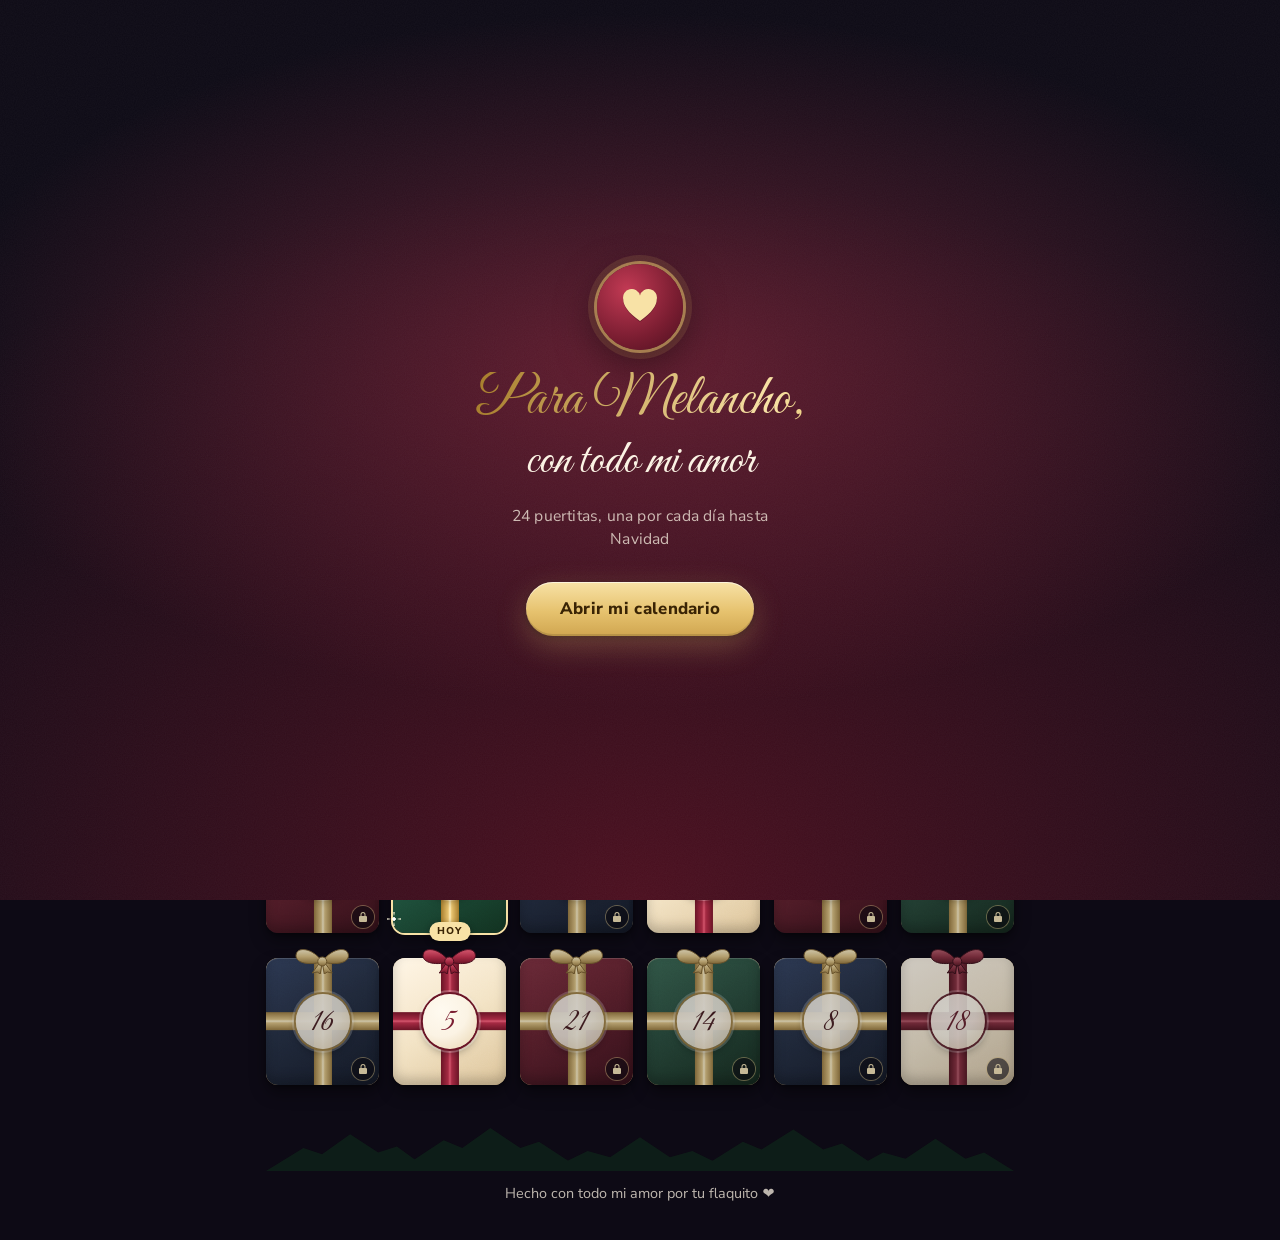
==== adviento/index.html @ ae9d6d21 "Agregar calendario de adviento para Melancho (PWA) Calendario de 24 puertitas con sobres animados, c" ====
<!DOCTYPE html>
<html lang="es">
<head>
<meta charset="UTF-8">
<meta name="viewport" content="width=device-width, initial-scale=1, viewport-fit=cover">
<title>Adviento para Melancho</title>
<meta name="description" content="Un calendario de adviento hecho con todo mi amor para Melancho.">
<meta name="theme-color" content="#140c1c">
<meta name="apple-mobile-web-app-capable" content="yes">
<meta name="mobile-web-app-capable" content="yes">
<meta name="apple-mobile-web-app-status-bar-style" content="black-translucent">
<meta name="apple-mobile-web-app-title" content="Adviento">
<link rel="manifest" href="manifest.webmanifest">
<link rel="icon" type="image/png" href="icons/favicon.png">
<link rel="apple-touch-icon" href="icons/apple-touch-icon.png">
<link rel="preload" href="fonts/great-vibes.woff2" as="font" type="font/woff2" crossorigin>
<link rel="preload" href="fonts/nunito-sans.woff2" as="font" type="font/woff2" crossorigin>
<link rel="stylesheet" href="css/styles.css">
</head>
<body>
<canvas id="sky" aria-hidden="true"></canvas>
<canvas id="fx" aria-hidden="true"></canvas>

<!-- ====== BIENVENIDA ====== -->
<section class="splash" id="splash" role="dialog" aria-modal="true" aria-labelledby="splashTitle">
  <div class="splash-inner">
    <div class="splash-seal" aria-hidden="true">
      <svg viewBox="0 0 100 100"><path d="M50 82C22 62 12 46 12 33a17 17 0 0 1 38-9 17 17 0 0 1 38 9c0 13-10 29-38 49z"/></svg>
    </div>
    <p class="splash-pre">Para Melancho,</p>
    <h1 class="splash-title" id="splashTitle">con todo mi amor</h1>
    <p class="splash-sub">24 puertitas, una por cada día hasta Navidad</p>
    <button class="btn-gold" id="enterBtn" type="button">Abrir mi calendario</button>
  </div>
</section>

<!-- ====== BARRA SUPERIOR ====== -->
<div class="topbar">
  <button class="icon-btn" id="musicBtn" type="button" aria-pressed="false" aria-label="Encender música navideña">
    <svg class="i-on" viewBox="0 0 24 24" aria-hidden="true"><path d="M9 18V5l11-2v13"/><circle cx="6" cy="18" r="3"/><circle cx="17" cy="16" r="3"/></svg>
    <svg class="i-off" viewBox="0 0 24 24" aria-hidden="true"><path d="M9 18V5l11-2v13"/><circle cx="6" cy="18" r="3"/><circle cx="17" cy="16" r="3"/><path d="M3 3l18 18"/></svg>
  </button>
</div>

<main id="app" aria-hidden="true">
  <div class="garland" aria-hidden="true">
    <svg class="wire" viewBox="0 0 400 40" preserveAspectRatio="none"><path d="M0 6 Q100 38 200 10 T400 6"/></svg>
    <div class="bulbs" id="bulbs"></div>
  </div>

  <header class="hero">
    <p class="eyebrow">Diciembre 2026</p>
    <h1>Nuestro Adviento,<br><span>mi Melancho</span></h1>
    <p class="sub">Una puertita cada día hasta Navidad</p>
    <div id="testBadge"></div>

    <div class="countdown" id="countdown" aria-live="off">
      <p class="cd-label" id="cdLabel">Faltan para Navidad</p>
      <div class="cd-tiles" id="cdTiles">
        <div class="cd-tile"><b id="cdD">--</b><span>días</span></div>
        <div class="cd-tile"><b id="cdH">--</b><span>horas</span></div>
        <div class="cd-tile"><b id="cdM">--</b><span>min</span></div>
        <div class="cd-tile"><b id="cdS">--</b><span>seg</span></div>
      </div>
      <p class="cd-note" id="count"></p>
    </div>

    <div class="progress" aria-label="Progreso">
      <p class="progress-text" id="progressText">Has abierto 0 de 24 puertitas</p>
      <div class="progress-bar" role="progressbar" aria-valuemin="0" aria-valuemax="24" aria-valuenow="0" id="progressBar"><i id="progressFill"></i></div>
    </div>
  </header>

  <section class="grid" id="grid" aria-label="Puertitas del calendario"></section>

  <footer class="foot">
    <svg class="pines" viewBox="0 0 400 60" preserveAspectRatio="none" aria-hidden="true">
      <path d="M0 60 L20 30 L30 38 L45 12 L60 36 L70 28 L88 60Z M70 60 L95 20 L105 30 L120 4 L136 30 L146 22 L170 60Z M150 60 L172 34 L184 42 L200 16 L216 42 L228 34 L250 60Z M230 60 L255 22 L265 32 L282 6 L298 32 L308 24 L330 60Z M312 60 L330 36 L342 44 L358 18 L374 44 L384 36 L400 60Z"/>
    </svg>
    <p>Hecho con todo mi amor por tu flaquito ❤️</p>
  </footer>
</main>

<!-- ====== VENTANA DE CONTENIDO ====== -->
<div class="overlay" id="overlay" aria-hidden="true">
  <div class="stage" id="stage" role="dialog" aria-modal="true" aria-labelledby="cardTitle" tabindex="-1"></div>
</div>

<div class="flash" id="flash" aria-hidden="true"></div>
<div class="toast" id="toast" role="status" aria-live="polite"></div>

<script src="data.js"></script>
<script src="js/music.js"></script>
<script src="js/effects.js"></script>
<script src="js/app.js"></script>
</body>
</html>
---- adviento/css/styles.css ----
/* =========================================================
   Adviento para Melancho — estilos
   ========================================================= */

@font-face{font-family:"Great Vibes";src:url(../fonts/great-vibes.woff2) format("woff2");font-display:swap}
@font-face{font-family:"Nunito Sans";src:url(../fonts/nunito-sans.woff2) format("woff2");font-weight:200 1000;font-display:swap}

:root{
  --night:#0d0a15; --night2:#1b1228; --night3:#251733;
  --wine:#7a1d31; --wine2:#9a2a42; --wine-d:#4b0f1f;
  --pine:#1f513d; --pine2:#2c6c52; --pine-d:#11301f;
  --navy:#22314f; --navy2:#2f4470; --navy-d:#141d33;
  --gold:#e6c26e; --gold2:#f8e2a6; --gold-d:#a77d2c;
  --cream:#fbf3e4; --paper:#fffaf0; --ink:#2c1b1e; --ink2:#5b4447;
  --rose:#e35a6e;
  --muted:rgba(251,243,228,.74);
  --radius:16px;
  --script:"Great Vibes","Snell Roundhand","Apple Chancery",cursive;
  --sans:"Nunito Sans",system-ui,-apple-system,"Segoe UI",Roboto,sans-serif;
  --safe-t:env(safe-area-inset-top,0px); --safe-b:env(safe-area-inset-bottom,0px);
  --noise:url("data:image/svg+xml,%3Csvg xmlns='http://www.w3.org/2000/svg' width='120' height='120'%3E%3Cfilter id='n'%3E%3CfeTurbulence type='fractalNoise' baseFrequency='.9' numOctaves='2' stitchTiles='stitch'/%3E%3CfeColorMatrix values='0 0 0 0 1 0 0 0 0 1 0 0 0 0 1 0 0 0 .55 0'/%3E%3C/filter%3E%3Crect width='120' height='120' filter='url(%23n)'/%3E%3C/svg%3E");
}

*{box-sizing:border-box;margin:0;padding:0}
html{-webkit-text-size-adjust:100%;color-scheme:dark}
html,body{min-height:100%}
body{
  font-family:var(--sans);color:var(--cream);font-size:16px;line-height:1.5;
  background:
    radial-gradient(120% 60% at 50% -10%,#3a1a3a 0%,transparent 60%),
    radial-gradient(90% 50% at 100% 100%,rgba(122,29,49,.35),transparent 70%),
    linear-gradient(180deg,var(--night2),var(--night) 75%);
  background-color:var(--night);background-attachment:fixed;
  overflow-x:hidden;-webkit-tap-highlight-color:transparent;
}
body.lock{overflow:hidden}
button{font:inherit;color:inherit;cursor:pointer;border:0;background:none;-webkit-user-select:none;user-select:none}
:focus-visible{outline:3px solid var(--gold2);outline-offset:3px;border-radius:10px}
img{display:block;max-width:100%}

canvas#sky,canvas#fx{position:fixed;inset:0;width:100%;height:100%;pointer-events:none}
canvas#sky{z-index:0}
canvas#fx{z-index:40}

/* ---------- Bienvenida ---------- */
.splash{
  position:fixed;inset:0;z-index:60;display:grid;place-items:center;padding:24px;
  background:
    radial-gradient(80% 55% at 50% 40%,rgba(154,42,66,.55),transparent 70%),
    radial-gradient(100% 100% at 50% 100%,var(--wine-d),var(--night) 80%);
  transition:opacity .9s ease,visibility .9s;
}
.splash::before{content:"";position:absolute;inset:0;background-image:var(--noise);opacity:.07;pointer-events:none}
.splash.gone{opacity:0;visibility:hidden}
.splash-inner{position:relative;text-align:center;max-width:420px}
.splash-inner>*{opacity:0;animation:rise 1.1s cubic-bezier(.2,.8,.2,1) forwards}
.splash-seal{width:86px;height:86px;margin:0 auto 22px;border-radius:50%;display:grid;place-items:center;
  background:radial-gradient(circle at 35% 30%,#c23a54,var(--wine) 60%,var(--wine-d));
  box-shadow:0 0 0 3px rgba(230,194,110,.55),0 0 0 9px rgba(230,194,110,.12),0 14px 40px rgba(0,0,0,.5);
  animation-delay:.1s!important}
.splash-seal svg{width:44px;height:44px;fill:var(--gold2);filter:drop-shadow(0 1px 0 rgba(0,0,0,.25));animation:beat 2.4s ease-in-out infinite 1.4s}
.splash-pre{font-family:var(--script);font-size:clamp(2.6rem,12vw,3.6rem);color:var(--gold);line-height:1;animation-delay:.45s!important;
  background:linear-gradient(100deg,var(--gold-d),var(--gold2) 45%,var(--gold) 55%,var(--gold-d));-webkit-background-clip:text;background-clip:text;color:transparent;background-size:200% 100%}
.splash-title{font-family:var(--script);font-weight:400;font-size:clamp(2.1rem,9.5vw,3rem);color:var(--cream);line-height:1.15;margin-top:4px;animation-delay:.85s!important}
.splash-sub{margin:16px auto 30px;color:var(--muted);font-size:.98rem;letter-spacing:.2px;max-width:30ch;animation-delay:1.25s!important}
.splash .btn-gold{animation-delay:1.6s!important}
@keyframes rise{from{opacity:0;transform:translateY(18px);filter:blur(4px)}to{opacity:1;transform:none;filter:none}}
@keyframes beat{0%,100%{transform:scale(1)}12%{transform:scale(1.12)}24%{transform:scale(1)}36%{transform:scale(1.08)}}

.btn-gold{
  position:relative;display:inline-flex;align-items:center;justify-content:center;gap:8px;
  min-height:54px;padding:0 34px;border-radius:999px;font-weight:800;font-size:1.05rem;letter-spacing:.3px;color:#3a2405;
  background:linear-gradient(180deg,var(--gold2),var(--gold) 55%,#d0a650);
  box-shadow:0 1px 0 rgba(255,255,255,.6) inset,0 -2px 0 rgba(0,0,0,.12) inset,0 10px 30px rgba(230,194,110,.28),0 2px 6px rgba(0,0,0,.4);
  overflow:hidden;transition:transform .15s ease;
}
.btn-gold::after{content:"";position:absolute;top:0;bottom:0;width:40%;left:-60%;transform:skewX(-20deg);
  background:linear-gradient(90deg,transparent,rgba(255,255,255,.65),transparent);animation:shine 3.2s ease-in-out infinite 2.4s}
.btn-gold:active{transform:scale(.97)}
@keyframes shine{0%{left:-60%}35%,100%{left:130%}}

/* ---------- Barra superior ---------- */
.topbar{position:fixed;top:calc(10px + var(--safe-t));right:12px;z-index:30;display:flex;gap:8px}
.icon-btn{width:48px;height:48px;border-radius:50%;display:grid;place-items:center;
  background:rgba(20,13,30,.6);border:1px solid rgba(230,194,110,.35);backdrop-filter:blur(8px);-webkit-backdrop-filter:blur(8px);
  box-shadow:0 6px 18px rgba(0,0,0,.35);transition:transform .15s}
.icon-btn:active{transform:scale(.93)}
.icon-btn svg{width:22px;height:22px;fill:none;stroke:var(--gold);stroke-width:2;stroke-linecap:round;stroke-linejoin:round}
.icon-btn .i-on{display:none}
.icon-btn[aria-pressed="true"] .i-on{display:block}
.icon-btn[aria-pressed="true"] .i-off{display:none}
.icon-btn[aria-pressed="true"]{background:rgba(122,29,49,.75);animation:musicPulse 2s ease-in-out infinite}
@keyframes musicPulse{0%,100%{box-shadow:0 0 0 0 rgba(230,194,110,.45)}50%{box-shadow:0 0 0 8px rgba(230,194,110,0)}}

/* ---------- Layout ---------- */
main{position:relative;z-index:1;max-width:780px;margin:0 auto;padding:calc(6px + var(--safe-t)) 16px calc(36px + var(--safe-b))}

/* Guirnalda de luces */
.garland{position:relative;height:46px;margin:0 -16px 8px;pointer-events:none}
.garland .wire{position:absolute;inset:0 0 auto;width:100%;height:40px}
.garland .wire path{fill:none;stroke:#2d3b2f;stroke-width:2}
.bulbs{position:absolute;inset:0}
.bulb{position:absolute;width:10px;height:15px;margin-left:-5px;border-radius:45% 45% 50% 50%/40% 40% 60% 60%;
  background:var(--c);transform-origin:50% -4px;opacity:.45;animation:twinkle var(--d,2.4s) ease-in-out infinite;animation-delay:var(--dl,0s)}
.bulb::before{content:"";position:absolute;left:2px;right:2px;top:-4px;height:5px;border-radius:2px;background:#4a5a4a}
.bulb::after{content:"";position:absolute;inset:-9px;border-radius:50%;background:radial-gradient(circle,var(--c) 0%,transparent 65%);opacity:0;animation:inherit;animation-name:glow}
@keyframes twinkle{0%,100%{opacity:.45}50%{opacity:1}}
@keyframes glow{0%,100%{opacity:0}50%{opacity:.7}}

/* Encabezado */
.hero{text-align:center;margin-bottom:22px}
.eyebrow{font-size:.74rem;letter-spacing:3.5px;text-transform:uppercase;color:var(--gold);opacity:.9;font-weight:800}
.hero h1{font-family:var(--script);font-weight:400;font-size:clamp(2.7rem,12.5vw,4.2rem);line-height:.98;margin:6px 0 6px;color:var(--cream);
  text-shadow:0 2px 24px rgba(230,194,110,.18)}
.hero h1 span{background:linear-gradient(100deg,var(--gold-d),var(--gold2) 40%,var(--gold) 60%,var(--gold-d));-webkit-background-clip:text;background-clip:text;color:transparent}
.sub{color:var(--muted);font-size:1rem}
.test{display:inline-block;margin-top:10px;background:var(--gold);color:var(--ink);padding:4px 12px;border-radius:999px;font-weight:800;font-size:.72rem;letter-spacing:.5px}

.countdown{margin:20px auto 0;max-width:420px;padding:16px 14px 14px;border-radius:20px;
  background:linear-gradient(180deg,rgba(255,255,255,.07),rgba(255,255,255,.025));border:1px solid rgba(230,194,110,.22);
  box-shadow:0 10px 30px rgba(0,0,0,.25) , inset 0 1px 0 rgba(255,255,255,.06)}
.cd-label{font-size:.78rem;letter-spacing:2px;text-transform:uppercase;color:var(--muted);font-weight:700;margin-bottom:10px}
.cd-tiles{display:grid;grid-template-columns:repeat(4,1fr);gap:8px}
.cd-tile{padding:10px 0 8px;border-radius:12px;background:rgba(13,10,21,.55);border:1px solid rgba(255,255,255,.06)}
.cd-tile b{display:block;font-size:clamp(1.5rem,7vw,1.9rem);font-weight:800;line-height:1.1;color:var(--gold2);font-variant-numeric:tabular-nums}
.cd-tile span{font-size:.72rem;color:var(--muted);text-transform:uppercase;letter-spacing:1px;font-weight:700}
.cd-note{margin-top:10px;font-size:.92rem;color:var(--cream);font-weight:600}
.cd-note:empty{display:none}
.countdown.done .cd-tiles,.countdown.done .cd-label{display:none}
.countdown.done .cd-note{font-family:var(--script);font-size:2.2rem;font-weight:400;color:var(--gold2);margin:0}

.progress{margin:18px auto 0;max-width:420px}
.progress-text{font-size:.95rem;font-weight:700;margin-bottom:8px}
.progress-text b{color:var(--gold2)}
.progress-bar{height:10px;border-radius:999px;background:rgba(255,255,255,.08);overflow:hidden;box-shadow:inset 0 1px 2px rgba(0,0,0,.4)}
.progress-bar i{display:block;height:100%;width:0;border-radius:inherit;transform-origin:left;
  background:linear-gradient(90deg,var(--wine2),var(--gold) 70%,var(--gold2));box-shadow:0 0 12px rgba(230,194,110,.6);
  transition:width .9s cubic-bezier(.2,.8,.2,1)}

/* ---------- Puertitas (cajitas de regalo) ---------- */
.grid{display:grid;grid-template-columns:repeat(4,1fr);gap:12px 10px;padding-top:6px}
@media (min-width:560px){.grid{grid-template-columns:repeat(6,1fr);gap:16px 14px}}

.door{position:relative;aspect-ratio:1/1.12;perspective:600px;perspective-origin:12% 50%;border-radius:12px;margin-top:10px}
.door .inside{position:absolute;inset:0;border-radius:12px;display:flex;flex-direction:column;align-items:center;justify-content:center;gap:2px;
  background:radial-gradient(120% 90% at 50% 30%,#fff9ee,#f1e2c6 70%,#e3cda6);color:var(--ink);
  box-shadow:inset 0 4px 14px rgba(110,70,20,.35),inset 0 0 0 2px rgba(167,125,44,.45)}
.door .in-emoji{font-size:clamp(1.5rem,7vw,2rem);line-height:1}
.door .in-day{font-family:var(--script);font-size:clamp(1.15rem,5vw,1.45rem);color:var(--wine);line-height:1}

.door .lid{position:absolute;inset:0;transform-origin:0 50%;transform-style:preserve-3d;
  transition:transform .9s cubic-bezier(.3,1.25,.4,1);will-change:transform}
.door .face,.door .back{position:absolute;inset:0;border-radius:12px;backface-visibility:hidden;-webkit-backface-visibility:hidden}
.door .back{transform:rotateY(180deg);background:linear-gradient(90deg,var(--bk,#3b0c18),var(--bk2,#5a1426));box-shadow:inset 0 0 0 2px rgba(230,194,110,.35)}
.door .face{overflow:visible;background:var(--bg);
  box-shadow:0 8px 16px rgba(0,0,0,.4),0 2px 4px rgba(0,0,0,.3),inset 0 1px 0 rgba(255,255,255,.18),inset 0 -6px 12px rgba(0,0,0,.22)}
.door .face::before{content:"";position:absolute;inset:0;border-radius:inherit;background-image:var(--noise);opacity:.12;mix-blend-mode:overlay}
/* Cintas doradas */
.door .rv,.door .rh{position:absolute;background:linear-gradient(90deg,var(--rb-d),var(--rb) 40%,var(--rb2) 50%,var(--rb) 60%,var(--rb-d))}
.door .rv{top:0;bottom:0;left:50%;width:16%;transform:translateX(-50%)}
.door .rh{left:0;right:0;top:50%;height:14%;transform:translateY(-50%);background:linear-gradient(180deg,var(--rb-d),var(--rb) 40%,var(--rb2) 50%,var(--rb) 60%,var(--rb-d))}
/* Moño */
.door .bow{position:absolute;left:50%;top:-12px;width:58%;height:28px;transform:translateX(-50%);
  background:center/contain no-repeat var(--bow)}
/* Medallón con el número */
.door .medal{position:absolute;left:50%;top:50%;width:48%;aspect-ratio:1;transform:translate(-50%,-50%);border-radius:50%;
  display:grid;place-items:center;font-family:var(--script);font-size:clamp(1.45rem,6.6vw,2rem);line-height:1;padding-top:.08em;color:var(--mc,var(--wine-d));
  background:radial-gradient(circle at 35% 30%,#fffaf0,var(--cream) 50%,#e8d4ae);
  box-shadow:0 0 0 2px var(--rb-d),0 0 0 4px rgba(255,255,255,.25),0 4px 8px rgba(0,0,0,.35)}
/* Candado */
.door .lock{position:absolute;right:5px;bottom:5px;width:22px;height:22px;border-radius:50%;display:grid;place-items:center;
  background:rgba(13,10,21,.6);box-shadow:0 0 0 1px rgba(230,194,110,.5)}
.door .lock svg{width:12px;height:12px;fill:var(--gold2)}

.door.v0{--bg:linear-gradient(150deg,var(--wine2),var(--wine) 45%,var(--wine-d));--rb:#e6c26e;--rb2:#fff0bf;--rb-d:#a77d2c;--bk:#2e0912;--bk2:#4b0f1f}
.door.v1{--bg:linear-gradient(150deg,var(--pine2),var(--pine) 45%,var(--pine-d));--rb:#e6c26e;--rb2:#fff0bf;--rb-d:#a77d2c;--bk:#0b2216;--bk2:#11301f}
.door.v2{--bg:linear-gradient(150deg,var(--navy2),var(--navy) 45%,var(--navy-d));--rb:#e6c26e;--rb2:#fff0bf;--rb-d:#a77d2c;--bk:#0d1322;--bk2:#141d33}
.door.v3{--bg:linear-gradient(150deg,#fff6e6,#f3e3c4 50%,#dcc398);--rb:#a52a43;--rb2:#d4566d;--rb-d:#6b1426;--mc:var(--wine);--bk:#b89a6a;--bk2:#d8bf90}
.door.v0,.door.v1,.door.v2{--bow:url("data:image/svg+xml,%3Csvg xmlns='http://www.w3.org/2000/svg' viewBox='0 0 60 28'%3E%3Cdefs%3E%3ClinearGradient id='g' x1='0' y1='0' x2='0' y2='1'%3E%3Cstop offset='0' stop-color='%23fff0bf'/%3E%3Cstop offset='.5' stop-color='%23e6c26e'/%3E%3Cstop offset='1' stop-color='%23a77d2c'/%3E%3C/linearGradient%3E%3C/defs%3E%3Cpath d='M30 16C22 3 6 0 4 8s10 12 26 8zM30 16c8-13 24-16 26-8s-10 12-26 8z' fill='url(%23g)' stroke='%238a6420' stroke-width='1'/%3E%3Cpath d='M28 16l-8 11 5-1 3 2 2-12zM32 16l8 11-5-1-3 2-2-12z' fill='url(%23g)' stroke='%238a6420' stroke-width='1'/%3E%3Ccircle cx='30' cy='15.5' r='4.5' fill='url(%23g)' stroke='%238a6420' stroke-width='1'/%3E%3C/svg%3E")}
.door.v3{--bow:url("data:image/svg+xml,%3Csvg xmlns='http://www.w3.org/2000/svg' viewBox='0 0 60 28'%3E%3Cdefs%3E%3ClinearGradient id='g' x1='0' y1='0' x2='0' y2='1'%3E%3Cstop offset='0' stop-color='%23d4566d'/%3E%3Cstop offset='.55' stop-color='%23a52a43'/%3E%3Cstop offset='1' stop-color='%236b1426'/%3E%3C/linearGradient%3E%3C/defs%3E%3Cpath d='M30 16C22 3 6 0 4 8s10 12 26 8zM30 16c8-13 24-16 26-8s-10 12-26 8z' fill='url(%23g)' stroke='%234b0f1f' stroke-width='1'/%3E%3Cpath d='M28 16l-8 11 5-1 3 2 2-12zM32 16l8 11-5-1-3 2-2-12z' fill='url(%23g)' stroke='%234b0f1f' stroke-width='1'/%3E%3Ccircle cx='30' cy='15.5' r='4.5' fill='url(%23g)' stroke='%234b0f1f' stroke-width='1'/%3E%3C/svg%3E")}

.door:active .lid{transform:scale(.96)}
.door.locked .face{filter:saturate(.7) brightness(.82)}
.door.locked .medal{opacity:.9}

/* Abierta: la tapa queda girada como una ventanita */
.door.opened .lid,.door.opened:active .lid,.door.opening .lid{transform:rotateY(-96deg)}
.door.opened .bow,.door.opening .bow{opacity:0;transition:opacity .25s}

/* La de hoy brilla */
.door.today::before{content:"";position:absolute;inset:-10px;border-radius:20px;pointer-events:none;
  background:radial-gradient(closest-side,rgba(248,226,166,.75),rgba(230,194,110,.25) 60%,transparent);
  animation:halo 2s ease-in-out infinite;will-change:opacity,transform}
.door.today .face{box-shadow:0 0 0 2px var(--gold2),0 8px 16px rgba(0,0,0,.4),inset 0 1px 0 rgba(255,255,255,.18)}
.door.today .sparkle{position:absolute;width:14px;height:14px;pointer-events:none;z-index:2;
  background:radial-gradient(circle,#fff 0 1.5px,transparent 2px),conic-gradient(from 45deg,transparent 0 10%,#fff8dc 12% 13%,transparent 15% 35%,#fff8dc 37% 38%,transparent 40% 60%,#fff8dc 62% 63%,transparent 65% 85%,#fff8dc 87% 88%,transparent 90%);
  animation:spark 1.8s ease-in-out infinite}
.door.today .sparkle.s1{top:-6px;right:-4px}
.door.today .sparkle.s2{bottom:6px;left:-6px;animation-delay:.9s}
.door.today .tag-today{position:absolute;left:50%;bottom:-9px;transform:translateX(-50%);z-index:3;white-space:nowrap;
  font-size:.62rem;font-weight:800;letter-spacing:1px;text-transform:uppercase;color:#3a2405;background:var(--gold2);padding:2px 8px;border-radius:999px;box-shadow:0 2px 6px rgba(0,0,0,.4)}
@keyframes halo{0%,100%{opacity:.35;transform:scale(.96)}50%{opacity:1;transform:scale(1.04)}}
@keyframes spark{0%,100%{opacity:0;transform:scale(.4) rotate(0)}50%{opacity:1;transform:scale(1.1) rotate(45deg)}}

.door.shake{animation:shake .45s}
@keyframes shake{0%,100%{transform:translateX(0)}20%{transform:translateX(-6px) rotate(-2deg)}40%{transform:translateX(5px) rotate(2deg)}60%{transform:translateX(-3px)}80%{transform:translateX(2px)}}

/* ---------- Pie ---------- */
.foot{text-align:center;margin-top:40px;color:var(--muted);font-size:.9rem}
.pines{display:block;width:100%;height:46px;fill:#0f2219;opacity:.85;margin-bottom:12px}

/* ---------- Toast ---------- */
.toast{position:fixed;left:50%;bottom:calc(22px + var(--safe-b));z-index:70;max-width:min(92vw,420px);
  transform:translate(-50%,calc(100% + 40px));visibility:hidden;padding:14px 20px;border-radius:16px;text-align:center;font-weight:700;font-size:.98rem;
  background:linear-gradient(180deg,#fffaf0,#f4e6cc);color:var(--ink);box-shadow:0 14px 34px rgba(0,0,0,.45),0 0 0 1px rgba(167,125,44,.4);
  transition:transform .45s cubic-bezier(.2,1.3,.4,1),visibility .45s}
.toast.show{transform:translate(-50%,0);visibility:visible}

/* ---------- Destello ---------- */
.flash{position:fixed;inset:0;z-index:45;pointer-events:none;opacity:0;
  background:radial-gradient(circle at var(--x,50%) var(--y,50%),rgba(255,244,205,.95) 0,rgba(230,194,110,.55) 12%,rgba(230,194,110,0) 45%)}
.flash.go{animation:flash .8s ease-out}
@keyframes flash{0%{opacity:0}18%{opacity:1}100%{opacity:0}}

/* ---------- Ventana (overlay) ---------- */
.overlay{position:fixed;inset:0;z-index:50;display:flex;align-items:center;justify-content:center;
  padding:calc(16px + var(--safe-t)) 14px calc(16px + var(--safe-b));
  background:radial-gradient(100% 80% at 50% 50%,rgba(27,18,40,.82),rgba(8,6,12,.94));
  opacity:0;visibility:hidden;transition:opacity .35s,visibility .35s;overflow-y:auto;overscroll-behavior:contain}
.overlay.show{opacity:1;visibility:visible}
.stage{position:relative;width:100%;max-width:440px;margin:auto;outline:none}

/* Sobre */
.envelope{position:fixed;left:50%;top:50%;width:min(86vw,360px);aspect-ratio:1.5;z-index:2;pointer-events:none;
  transform:translate(-50%,-42%) scale(.85);opacity:0;transition:transform .5s cubic-bezier(.2,1.3,.4,1),opacity .35s}
.stage.s1 .envelope{transform:translate(-50%,-50%);opacity:1}
.stage.s4 .envelope{transform:translate(-50%,40vh) rotate(6deg);opacity:0;transition:transform .6s cubic-bezier(.6,0,.8,.4),opacity .45s .1s}
.env-back,.env-front,.env-flap{position:absolute;inset:0;border-radius:10px}
.env-back{background:linear-gradient(180deg,var(--wine-d),#3a0b17)}
.env-paper{position:absolute;left:7%;right:7%;top:8%;height:84%;border-radius:6px;background:var(--paper);
  box-shadow:0 -2px 10px rgba(0,0,0,.2);transition:transform .6s cubic-bezier(.2,.9,.3,1);display:flex;justify-content:center;padding-top:10%}
.env-paper i{display:block;width:60%;height:6px;border-radius:3px;background:linear-gradient(90deg,transparent,rgba(122,29,49,.35),transparent);box-shadow:0 14px 0 rgba(44,27,30,.12),0 26px 0 rgba(44,27,30,.12),0 38px 0 rgba(44,27,30,.12)}
.stage.s3 .env-paper{transform:translateY(-62%)}
.env-front{background:linear-gradient(160deg,var(--wine2),var(--wine) 60%);clip-path:polygon(0 0,50% 52%,100% 0,100% 100%,0 100%);
  box-shadow:inset 0 0 0 1px rgba(230,194,110,.25)}
.env-front::before{content:"";position:absolute;inset:0;background-image:var(--noise);opacity:.1;mix-blend-mode:overlay}
.env-flap{height:58%;transform-origin:50% 0;background:linear-gradient(180deg,#a83149,var(--wine) 80%);clip-path:polygon(0 0,100% 0,50% 100%);
  transition:transform .55s cubic-bezier(.4,0,.2,1),z-index 0s .27s;z-index:3;backface-visibility:visible}
.stage.s2 .env-flap{transform:rotateX(180deg);z-index:-1;filter:brightness(.75)}
.env-seal{position:absolute;left:50%;top:58%;width:54px;height:54px;transform:translate(-50%,-50%);z-index:4;border-radius:50%;display:grid;place-items:center;
  background:radial-gradient(circle at 35% 30%,#f8e2a6,var(--gold) 50%,var(--gold-d));box-shadow:0 3px 8px rgba(0,0,0,.4),inset 0 0 0 3px rgba(255,255,255,.25);
  transition:transform .35s ease,opacity .3s}
.env-seal svg{width:24px;height:24px;fill:var(--wine)}
.stage.s2 .env-seal{transform:translate(-50%,-50%) scale(0);opacity:0}
.env-to{position:absolute;left:0;right:0;bottom:10%;text-align:center;z-index:2;font-family:var(--script);font-size:1.7rem;color:var(--gold2)}

/* La carta */
.letter{position:relative;background:var(--paper);color:var(--ink);border-radius:18px;padding:34px 22px 22px;text-align:center;
  box-shadow:0 30px 70px rgba(0,0,0,.6),0 0 0 1px rgba(167,125,44,.25);
  background-image:linear-gradient(rgba(255,250,240,.0),rgba(255,250,240,0)),radial-gradient(120% 60% at 50% 0,#fffdf7,transparent 70%),var(--noise);
  background-blend-mode:normal,normal,multiply;background-size:auto,auto,160px}
.letter::after{content:"";position:absolute;inset:8px;border:1px solid rgba(167,125,44,.4);border-radius:12px;pointer-events:none}
.stage .letter{opacity:0;transform:translateY(12vh) scale(.55)}
.stage.s4 .letter,.stage.instant .letter{opacity:1;transform:none;transition:transform .75s cubic-bezier(.2,1.15,.35,1),opacity .4s}
.stage.instant .envelope{display:none}

.ribbon-tag{position:absolute;top:0;left:50%;transform:translate(-50%,-50%);white-space:nowrap;z-index:2;
  background:linear-gradient(180deg,var(--wine2),var(--wine));color:var(--cream);padding:7px 16px;border-radius:999px;
  font-size:.72rem;font-weight:800;letter-spacing:1.2px;text-transform:uppercase;box-shadow:0 6px 14px rgba(75,15,31,.4),0 0 0 2px var(--gold)}
.letter .emoji{font-size:2.6rem;line-height:1;margin:4px 0 6px}
.letter h2{font-family:var(--script);font-weight:400;font-size:clamp(2.1rem,9vw,2.5rem);line-height:1.08;color:var(--wine);margin-bottom:12px}
.letter p.txt{font-size:1.07rem;line-height:1.7;color:var(--ink);text-align:left;margin:0 2px 14px;}
.letter p.txt.cap::first-letter{font-family:var(--script);font-size:2.6em;float:left;line-height:.8;padding:6px 6px 0 0;color:var(--wine)}
.sign{font-family:var(--script);font-size:1.75rem;color:var(--pine);text-align:right;margin:2px 4px 4px;line-height:1.2}
.btn-close{margin-top:16px;min-height:50px;padding:0 30px;border-radius:999px;font-weight:800;font-size:1rem;color:var(--cream);
  background:linear-gradient(180deg,var(--wine2),var(--wine));box-shadow:0 8px 18px rgba(75,15,31,.35)}
.btn-close:active{transform:scale(.97)}

/* Polaroid */
.polaroid{position:relative;width:min(78%,280px);margin:6px auto 18px;padding:10px 10px 12px;background:#fff;border-radius:3px;
  box-shadow:0 10px 24px rgba(44,27,30,.25),0 2px 4px rgba(44,27,30,.15);transform:rotate(-2.2deg)}
.polaroid.small{width:min(62%,210px);transform:rotate(2deg)}
.polaroid img{width:100%;aspect-ratio:4/5;object-fit:cover;border-radius:1px;background:#eee}
.polaroid.wide img{aspect-ratio:16/10}
.polaroid figcaption{font-family:var(--script);font-size:1.35rem;color:var(--ink2);margin-top:6px;line-height:1.1}
.polaroid::before{content:"";position:absolute;top:-10px;left:50%;width:84px;height:24px;transform:translateX(-50%) rotate(3deg);
  background:rgba(230,194,110,.55);box-shadow:0 1px 2px rgba(0,0,0,.1)}

/* ---------- Cupón (ticket) ---------- */
.ticket{position:relative;color:var(--ink);padding-top:2px;filter:drop-shadow(0 26px 40px rgba(0,0,0,.55));transform:translateY(-110vh) rotate(-8deg)}
.stage.s4 .ticket,.stage.instant .ticket{transform:none;transition:transform .9s cubic-bezier(.2,1.25,.35,1)}
.t-main,.t-stub{position:relative;background:var(--paper);text-align:center;
  -webkit-mask:radial-gradient(circle 14px at 0 100%,transparent 98%,#000) left/51% 100% no-repeat,radial-gradient(circle 14px at 100% 100%,transparent 98%,#000) right/51% 100% no-repeat;
          mask:radial-gradient(circle 14px at 0 100%,transparent 98%,#000) left/51% 100% no-repeat,radial-gradient(circle 14px at 100% 100%,transparent 98%,#000) right/51% 100% no-repeat}
.t-main{border-radius:18px 18px 0 0;padding:34px 22px 22px;
  background:radial-gradient(120% 70% at 50% 0,#fffdf7,var(--paper) 70%)}
.t-main::after{content:"";position:absolute;inset:8px 8px 0;border:1px solid rgba(167,125,44,.4);border-bottom:0;border-radius:12px 12px 0 0;pointer-events:none}
.t-stub{border-radius:0 0 18px 18px;padding:20px 22px 22px;background:linear-gradient(180deg,#f6ead2,#f2e3c6);
  -webkit-mask:radial-gradient(circle 14px at 0 0,transparent 98%,#000) left/51% 100% no-repeat,radial-gradient(circle 14px at 100% 0,transparent 98%,#000) right/51% 100% no-repeat;
          mask:radial-gradient(circle 14px at 0 0,transparent 98%,#000) left/51% 100% no-repeat,radial-gradient(circle 14px at 100% 0,transparent 98%,#000) right/51% 100% no-repeat}
.t-stub::before{content:"";position:absolute;left:18px;right:18px;top:0;border-top:2px dashed rgba(122,29,49,.35)}
.t-kicker{font-size:.72rem;letter-spacing:3px;text-transform:uppercase;font-weight:800;color:var(--gold-d)}
.t-title{font-family:var(--script);font-weight:400;font-size:clamp(2rem,8.6vw,2.4rem);line-height:1.1;color:var(--wine);margin:6px 0 10px}
.t-coupon{font-size:1.25rem;font-weight:800;color:var(--wine-d);line-height:1.3;padding:14px 10px;margin:4px 0 14px;border-radius:12px;
  background:repeating-linear-gradient(-45deg,rgba(230,194,110,.12) 0 8px,transparent 8px 16px);border:1.5px solid rgba(167,125,44,.45)}
.t-main p.txt{font-size:1.04rem;line-height:1.65;color:var(--ink);margin:0 2px}
.t-meta{display:flex;justify-content:space-between;align-items:center;font-size:.78rem;color:var(--ink2);font-weight:700;gap:10px;text-align:left}
.t-meta b{font-family:var(--script);font-weight:400;font-size:1.5rem;color:var(--wine);line-height:1}
.btn-redeem{width:100%;margin-top:14px;min-height:52px;border-radius:14px;font-weight:800;font-size:1.02rem;color:#3a2405;
  background:linear-gradient(180deg,var(--gold2),var(--gold) 60%,#d0a650);box-shadow:0 6px 14px rgba(167,125,44,.35),inset 0 1px 0 rgba(255,255,255,.6)}
.btn-redeem.confirm{background:linear-gradient(180deg,#c23a54,var(--wine));color:var(--cream)}
.btn-redeem:disabled{background:rgba(31,81,61,.12);color:var(--pine);box-shadow:inset 0 0 0 1.5px rgba(31,81,61,.4);cursor:default}
.btn-link{display:block;margin:12px auto 0;font-size:.95rem;font-weight:700;color:var(--ink2);text-decoration:underline;text-underline-offset:3px;min-height:44px;padding:0 12px}
.stamp{position:absolute;right:16px;top:30%;z-index:3;pointer-events:none;padding:8px 14px;border:3px solid rgba(154,42,66,.85);border-radius:10px;
  color:rgba(154,42,66,.9);font-weight:1000;font-size:1.35rem;letter-spacing:3px;text-transform:uppercase;transform:rotate(-14deg);
  mix-blend-mode:multiply;background:radial-gradient(circle,transparent 60%,rgba(154,42,66,.05));text-align:center;line-height:1.1}
.stamp small{display:block;font-size:.62rem;letter-spacing:1px;font-weight:800}
.stamp.pop{animation:stamp .5s cubic-bezier(.2,1.6,.4,1)}
@keyframes stamp{from{opacity:0;transform:rotate(-14deg) scale(2.4)}to{opacity:1;transform:rotate(-14deg) scale(1)}}

/* ---------- Final (día 24) ---------- */
.overlay.finale{align-items:flex-start;background:radial-gradient(120% 70% at 50% 0,#3d1530,#120a18 70%)}
.finale-view{max-width:520px;margin:0 auto;text-align:center;padding:30px 0 20px}
.finale-view>*{opacity:0;transform:translateY(24px)}
.finale-view.in>*{opacity:1;transform:none;transition:opacity .9s ease,transform .9s cubic-bezier(.2,.8,.2,1)}
.finale-view.in>*:nth-child(2){transition-delay:.25s}
.finale-view.in>*:nth-child(3){transition-delay:.5s}
.finale-view.in>*:nth-child(4){transition-delay:.8s}
.finale-view.in>*:nth-child(5){transition-delay:1.1s}
.finale-view.in>*:nth-child(6){transition-delay:1.3s}
.fin-eyebrow{font-size:.78rem;letter-spacing:4px;text-transform:uppercase;color:var(--gold);font-weight:800}
.fin-title{font-family:var(--script);font-weight:400;font-size:clamp(3rem,15vw,4.6rem);line-height:1;margin:8px 0 4px;
  background:linear-gradient(100deg,var(--gold-d),var(--gold2) 30%,#fff 45%,var(--gold2) 55%,var(--gold-d));background-size:250% 100%;
  -webkit-background-clip:text;background-clip:text;color:transparent;animation:goldshine 5s linear infinite}
@keyframes goldshine{from{background-position:120% 0}to{background-position:-130% 0}}
.fin-days{margin:18px auto 6px;display:inline-flex;flex-direction:column;align-items:center;padding:14px 26px;border-radius:20px;
  background:rgba(255,255,255,.06);border:1px solid rgba(230,194,110,.3)}
.fin-days b{font-size:2.6rem;font-weight:1000;color:var(--gold2);line-height:1;font-variant-numeric:tabular-nums}
.fin-days span{font-size:.85rem;color:var(--muted);font-weight:700;letter-spacing:.5px}
.gallery{display:flex;gap:16px;overflow-x:auto;scroll-snap-type:x mandatory;padding:26px calc(50% - 115px) 30px;margin:0 -14px;
  -webkit-overflow-scrolling:touch;scrollbar-width:none}
.gallery::-webkit-scrollbar{display:none}
.gallery .polaroid{flex:0 0 230px;width:230px;margin:0;scroll-snap-align:center}
.gallery .polaroid:nth-child(odd){transform:rotate(-3deg)}
.gallery .polaroid:nth-child(even){transform:rotate(2.5deg) translateY(8px)}
.gallery-hint{font-size:.85rem;color:var(--muted);margin-top:-14px;margin-bottom:22px}
.finale-view .letter{text-align:center;margin-top:12px}
.finale-view .btn-close{margin-bottom:10px}

/* ---------- Movimiento reducido ---------- */
@media (prefers-reduced-motion:reduce){
  *,*::before,*::after{animation-duration:.001ms!important;animation-iteration-count:1!important;transition-duration:.001ms!important}
  .door.today::before{opacity:.8}
}
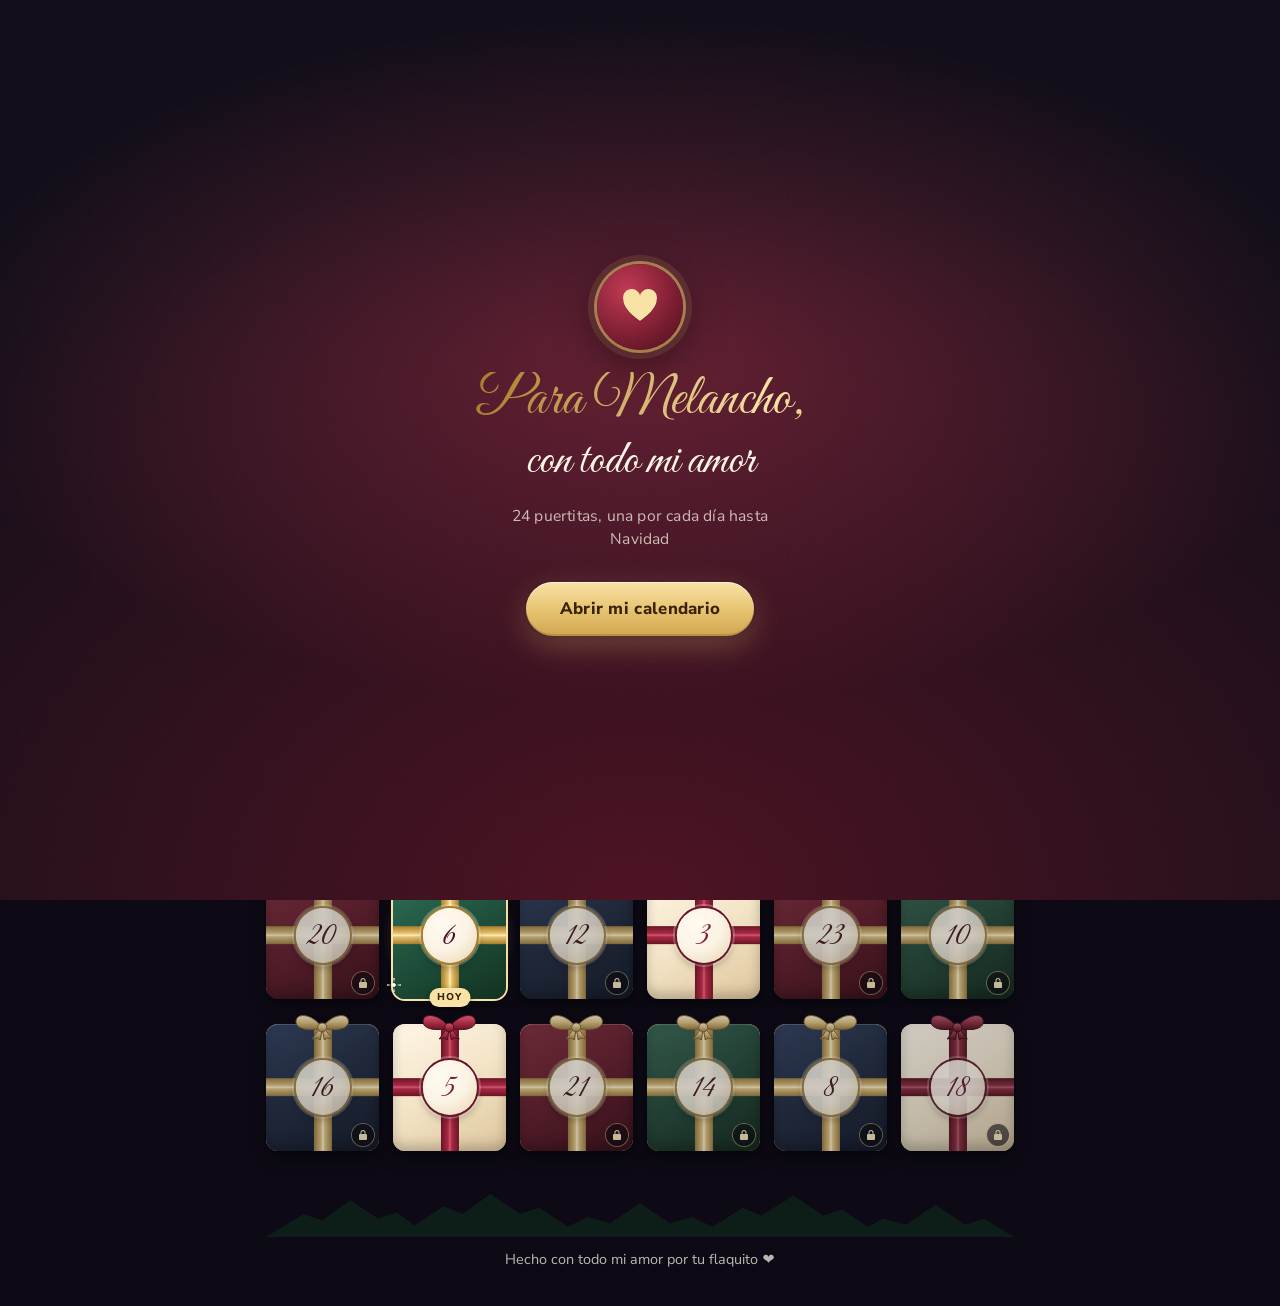
==== commit 24e0b590: "Adviento: avisos ntfy, recordatorio diario, WhatsApp, vista previa y álbum - Avisos por ntfy al abri" ====
--- a/adviento/index.html
+++ b/adviento/index.html
@@ -4,7 +4,23 @@
 <meta charset="UTF-8">
 <meta name="viewport" content="width=device-width, initial-scale=1, viewport-fit=cover">
 <title>Adviento para Melancho</title>
-<meta name="description" content="Un calendario de adviento hecho con todo mi amor para Melancho.">
+<meta name="description" content="Un calendario de adviento hecho con todo mi amor">
+<!-- Vista previa al compartir el link (WhatsApp, etc.) -->
+<meta property="og:type" content="website">
+<meta property="og:url" content="https://adviento-melancho.onrender.com/">
+<meta property="og:title" content="Para Melancho 🎄">
+<meta property="og:description" content="Un calendario de adviento hecho con todo mi amor">
+<meta property="og:image" content="https://adviento-melancho.onrender.com/og.jpg">
+<meta property="og:image:secure_url" content="https://adviento-melancho.onrender.com/og.jpg">
+<meta property="og:image:type" content="image/jpeg">
+<meta property="og:image:width" content="1200">
+<meta property="og:image:height" content="630">
+<meta property="og:image:alt" content="Para Melancho: nuestro calendario de adviento">
+<meta property="og:locale" content="es_EC">
+<meta name="twitter:card" content="summary_large_image">
+<meta name="twitter:title" content="Para Melancho 🎄">
+<meta name="twitter:description" content="Un calendario de adviento hecho con todo mi amor">
+<meta name="twitter:image" content="https://adviento-melancho.onrender.com/og.jpg">
 <meta name="theme-color" content="#140c1c">
 <meta name="apple-mobile-web-app-capable" content="yes">
 <meta name="mobile-web-app-capable" content="yes">
@@ -65,11 +81,28 @@
       <p class="cd-note" id="count"></p>
     </div>
 
+    <div class="remind" id="remind">
+      <button class="btn-remind" id="remindBtn" type="button">Recordarme cada día 🔔</button>
+      <p class="remind-alt" id="remindAlt" hidden></p>
+    </div>
+
+    <div class="avisos-panel" id="avisosPanel" hidden>
+      <p class="avisos-title">Avisos para ti (ntfy)</p>
+      <button class="btn-gold" id="avisosTest" type="button">Enviar aviso de prueba</button>
+      <p class="avisos-info" id="avisosInfo"></p>
+    </div>
+
     <div class="progress" aria-label="Progreso">
       <p class="progress-text" id="progressText">Has abierto 0 de 24 puertitas</p>
       <div class="progress-bar" role="progressbar" aria-valuemin="0" aria-valuemax="24" aria-valuenow="0" id="progressBar"><i id="progressFill"></i></div>
     </div>
   </header>
+
+  <section class="album" id="album" aria-labelledby="albumTitle" hidden>
+    <h2 id="albumTitle">Nuestro álbum de Adviento</h2>
+    <p class="album-sub">Todas las puertitas que abriste, para releerlas cuando quieras</p>
+    <div class="album-list" id="albumList"></div>
+  </section>
 
   <section class="grid" id="grid" aria-label="Puertitas del calendario"></section>
 
@@ -92,6 +125,7 @@
 <script src="data.js"></script>
 <script src="js/music.js"></script>
 <script src="js/effects.js"></script>
+<script src="js/avisos.js"></script>
 <script src="js/app.js"></script>
 </body>
 </html>
--- a/adviento/css/styles.css
+++ b/adviento/css/styles.css
@@ -136,6 +136,38 @@
 .progress-bar i{display:block;height:100%;width:0;border-radius:inherit;transform-origin:left;
   background:linear-gradient(90deg,var(--wine2),var(--gold) 70%,var(--gold2));box-shadow:0 0 12px rgba(230,194,110,.6);
   transition:width .9s cubic-bezier(.2,.8,.2,1)}
+
+/* ---------- Recordatorio ---------- */
+[hidden]{display:none!important}
+.remind{margin:14px auto 0;max-width:420px}
+.btn-remind{width:100%;min-height:52px;padding:0 20px;border-radius:999px;font-weight:800;font-size:1rem;color:var(--gold2);
+  background:linear-gradient(180deg,rgba(122,29,49,.55),rgba(75,15,31,.7));border:1.5px solid rgba(230,194,110,.55);
+  box-shadow:0 8px 22px rgba(0,0,0,.3),inset 0 1px 0 rgba(255,255,255,.08);transition:transform .15s}
+.btn-remind:active{transform:scale(.97)}
+.btn-remind.done{color:var(--cream);border-color:rgba(127,224,176,.5);background:linear-gradient(180deg,rgba(31,81,61,.6),rgba(17,48,31,.75))}
+.remind-alt{margin-top:10px;font-size:.9rem;color:var(--muted)}
+.remind-alt a{color:var(--gold2);font-weight:800;text-underline-offset:3px}
+
+/* ---------- Panel de avisos (#avisos) ---------- */
+.avisos-panel{margin:14px auto 0;max-width:420px;padding:16px;border-radius:18px;border:1.5px dashed rgba(230,194,110,.5);background:rgba(13,10,21,.55)}
+.avisos-title{font-size:.78rem;letter-spacing:2px;text-transform:uppercase;color:var(--gold);font-weight:800;margin-bottom:10px}
+.avisos-info{margin-top:10px;font-size:.82rem;color:var(--muted);word-break:break-all}
+
+/* ---------- Álbum (desde el 25) ---------- */
+.album{margin:0 auto 30px;max-width:560px;text-align:center}
+.album h2{font-family:var(--script);font-weight:400;font-size:clamp(2.3rem,10vw,3rem);line-height:1.05;color:var(--gold2)}
+.album-sub{color:var(--muted);margin:4px 0 16px;font-size:.95rem}
+.album-list{display:grid;gap:10px;text-align:left}
+.album-card{display:flex;align-items:center;text-align:left;gap:14px;width:100%;min-height:64px;padding:12px 16px;border-radius:16px;color:var(--ink);
+  background:linear-gradient(180deg,#fffaf0,#f4e6cc);box-shadow:0 8px 18px rgba(0,0,0,.3),inset 0 0 0 1px rgba(167,125,44,.35);transition:transform .15s}
+.album-card:active{transform:scale(.98)}
+.album-card.is-final{background:linear-gradient(180deg,#f8e2a6,#e6c26e)}
+.ac-emoji{font-size:1.8rem;line-height:1;flex:0 0 auto}
+.ac-txt{flex:1;min-width:0;display:flex;flex-direction:column}
+.ac-txt small{font-size:.7rem;font-weight:800;letter-spacing:1px;text-transform:uppercase;color:var(--gold-d)}
+.ac-txt b{font-family:var(--script);font-weight:400;font-size:1.55rem;line-height:1.15;color:var(--wine)}
+.ac-badge{flex:0 0 auto;font-size:.68rem;font-weight:800;letter-spacing:1px;text-transform:uppercase;color:var(--wine2);border:1.5px solid var(--wine2);border-radius:8px;padding:3px 7px;transform:rotate(-6deg)}
+.album-empty{text-align:center;color:var(--muted);padding:14px}
 
 /* ---------- Puertitas (cajitas de regalo) ---------- */
 .grid{display:grid;grid-template-columns:repeat(4,1fr);gap:12px 10px;padding-top:6px}
@@ -275,6 +307,15 @@
 .btn-close{margin-top:16px;min-height:50px;padding:0 30px;border-radius:999px;font-weight:800;font-size:1rem;color:var(--cream);
   background:linear-gradient(180deg,var(--wine2),var(--wine));box-shadow:0 8px 18px rgba(75,15,31,.35)}
 .btn-close:active{transform:scale(.97)}
+
+/* Botón de WhatsApp */
+.btn-wa{display:flex;align-items:center;justify-content:center;gap:10px;width:100%;min-height:52px;margin-top:14px;padding:0 18px;border-radius:14px;
+  font-weight:800;font-size:1rem;color:#fff;text-decoration:none;background:linear-gradient(180deg,#2bb673,#1d8f57);
+  box-shadow:0 8px 18px rgba(29,143,87,.35),inset 0 1px 0 rgba(255,255,255,.25);transition:transform .15s}
+.btn-wa:active{transform:scale(.97)}
+.btn-wa svg{width:22px;height:22px;fill:#fff;flex:0 0 auto}
+.letter .btn-wa{margin-top:18px}
+.letter .btn-wa + .btn-close{margin-top:12px}
 
 /* Polaroid */
 .polaroid{position:relative;width:min(78%,280px);margin:6px auto 18px;padding:10px 10px 12px;background:#fff;border-radius:3px;
